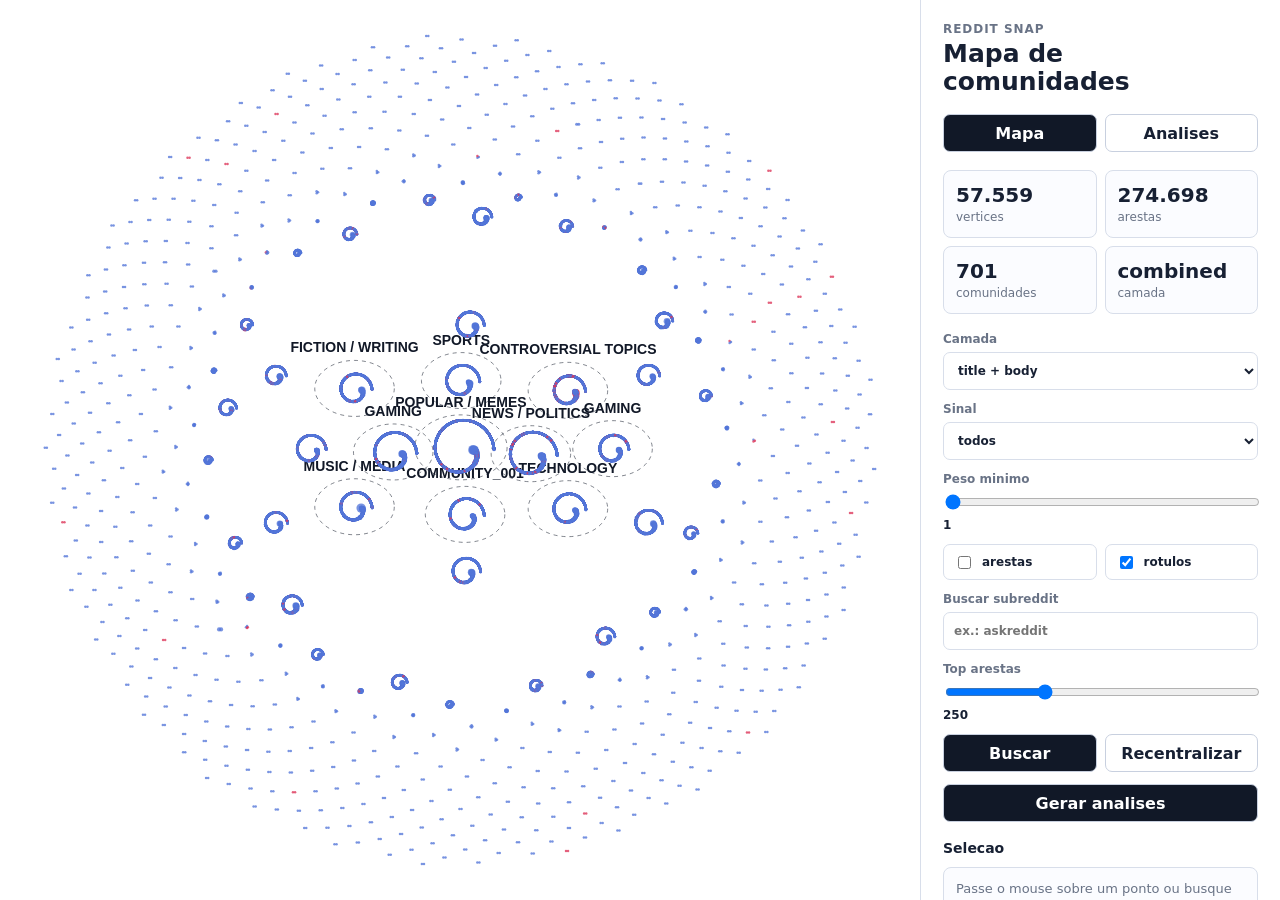
==== index.html @ a0271e37 "Add static Reddit graph visualization" ====
<!doctype html>
<html lang="pt-BR">
  <head>
    <meta charset="utf-8" />
    <meta name="viewport" content="width=device-width, initial-scale=1" />
    <title>Reddit SNAP Graph Explorer</title>
    <link rel="stylesheet" href="./styles.css?v=20260705-layout-2" />
  </head>
  <body>
    <main class="app-shell">
      <section class="workspace" aria-label="Visualizacao completa do grafo">
        <canvas id="graphCanvas"></canvas>
        <section id="analysisWorkspace" class="analysis-workspace" hidden>
          <header class="analysis-header">
            <div>
              <span class="eyebrow">Analises filtradas</span>
              <h2 id="analysisTitle">Camada combined</h2>
            </div>
            <div class="analysis-actions">
              <button id="exportJsonButton" type="button">JSON</button>
              <button id="exportCsvButton" type="button">CSV</button>
            </div>
          </header>

          <div class="analysis-grid">
            <article class="analysis-card analysis-card-wide">
              <header>
                <h3>Distribuicoes estruturais</h3>
                <span id="distributionMeta">-</span>
              </header>
              <canvas id="distributionCanvas"></canvas>
            </article>

            <article class="analysis-card">
              <header>
                <h3>Rede ego</h3>
                <span id="egoMeta">-</span>
              </header>
              <canvas id="egoCanvas"></canvas>
            </article>

            <article class="analysis-card">
              <header>
                <h3>Principais arestas por peso</h3>
                <span id="topEdgesMeta">-</span>
              </header>
              <canvas id="topEdgesCanvas"></canvas>
            </article>
          </div>
        </section>
        <div id="tooltip" class="tooltip" hidden></div>
        <div id="loading" class="loading">
          <strong>Carregando grafo completo</strong>
          <span>Preparando vertices, arestas e comunidades...</span>
        </div>
      </section>

      <aside class="control-panel">
        <header class="panel-header">
          <span class="eyebrow">Reddit SNAP</span>
          <h1>Mapa de comunidades</h1>
        </header>

        <nav class="mode-tabs" aria-label="Modo de visualizacao">
          <button id="mapModeButton" class="active" type="button">Mapa</button>
          <button id="analysisModeButton" type="button">Analises</button>
        </nav>

        <section class="stats-grid" aria-label="Metricas globais">
          <div>
            <span id="statNodes">-</span>
            <small>vertices</small>
          </div>
          <div>
            <span id="statEdges">-</span>
            <small>arestas</small>
          </div>
          <div>
            <span id="statCommunities">-</span>
            <small>comunidades</small>
          </div>
          <div>
            <span id="statLayer">combined</span>
            <small>camada</small>
          </div>
        </section>

        <section class="controls" aria-label="Controles do grafo">
          <label>
            Camada
            <select id="layerSelect">
              <option value="combined">title + body</option>
              <option value="title">title</option>
              <option value="body">body</option>
            </select>
          </label>

          <label>
            Sinal
            <select id="sentimentSelect">
              <option value="all">todos</option>
              <option value="positive">positivo/neutro</option>
              <option value="negative">negativo</option>
            </select>
          </label>

          <label>
            Peso minimo
            <input id="weightInput" type="range" min="1" max="80" value="1" />
            <output id="weightOutput">1</output>
          </label>

          <div class="toggle-row">
            <label><input id="edgesToggle" type="checkbox" /> arestas</label>
            <label><input id="labelsToggle" type="checkbox" checked /> rotulos</label>
          </div>

          <label>
            Buscar subreddit
            <input id="searchInput" type="search" placeholder="ex.: askreddit" />
          </label>

          <label>
            Top arestas
            <input id="topEdgesInput" type="range" min="50" max="700" step="50" value="250" />
            <output id="topEdgesOutput">250</output>
          </label>

          <div class="button-row">
            <button id="searchButton" type="button">Buscar</button>
            <button id="fitButton" type="button">Recentralizar</button>
          </div>

          <button id="runAnalysisButton" type="button">Gerar analises</button>
        </section>

        <section class="selection" aria-live="polite">
          <h2>Selecao</h2>
          <div id="selectionPanel" class="selection-body">
            Passe o mouse sobre um ponto ou busque um subreddit.
          </div>
        </section>

        <section class="communities">
          <h2>Maiores comunidades</h2>
          <div id="communityList" class="community-list"></div>
        </section>
      </aside>
    </main>

    <script src="./app.js?v=20260705-analysis-3"></script>
  </body>
</html>
---- styles.css ----
:root {
  color-scheme: light;
  --bg: #f6f7fb;
  --ink: #172033;
  --muted: #697386;
  --line: #d8deea;
  --panel: #ffffff;
  --blue: #5376d9;
  --red: #dc3558;
  --accent: #111827;
}

* {
  box-sizing: border-box;
}

html,
body {
  width: 100%;
  height: 100%;
  margin: 0;
  overflow: hidden;
  background: var(--bg);
  color: var(--ink);
  font-family:
    Inter, ui-sans-serif, system-ui, -apple-system, BlinkMacSystemFont, "Segoe UI",
    sans-serif;
}

button,
input,
select {
  font: inherit;
}

.app-shell {
  display: grid;
  grid-template-columns: minmax(0, 1fr) 360px;
  width: 100vw;
  height: 100vh;
}

.workspace {
  position: relative;
  overflow: hidden;
  background:
    radial-gradient(circle at 20% 20%, rgba(83, 118, 217, 0.08), transparent 24rem),
    #ffffff;
}

.analysis-workspace {
  position: absolute;
  inset: 0;
  display: grid;
  grid-template-rows: auto minmax(0, 1fr);
  gap: 16px;
  padding: 20px;
  overflow: auto;
  background: #f8fafc;
}

.analysis-header {
  display: flex;
  align-items: center;
  justify-content: space-between;
  gap: 16px;
}

.analysis-header h2 {
  margin-top: 3px;
  font-size: 23px;
}

.analysis-actions,
.mode-tabs {
  display: flex;
  gap: 8px;
}

.analysis-actions button {
  min-width: 72px;
}

.analysis-grid {
  display: grid;
  grid-template-columns: repeat(2, minmax(0, 1fr));
  gap: 14px;
  min-height: 0;
}

.analysis-card {
  display: grid;
  grid-template-rows: auto minmax(320px, 1fr);
  min-height: 390px;
  padding: 14px;
  border: 1px solid var(--line);
  border-radius: 8px;
  background: #ffffff;
}

.analysis-card-wide {
  grid-column: 1 / -1;
  min-height: 360px;
}

.analysis-card header {
  display: flex;
  align-items: start;
  justify-content: space-between;
  gap: 14px;
  margin-bottom: 8px;
}

.analysis-card h3 {
  margin: 0;
  font-size: 15px;
}

.analysis-card span {
  color: var(--muted);
  font-size: 12px;
  font-weight: 700;
  text-align: right;
}

.analysis-card canvas {
  width: 100%;
  height: 100%;
  min-height: 300px;
}

#graphCanvas {
  display: block;
  width: 100%;
  height: 100%;
  cursor: grab;
}

#graphCanvas:active {
  cursor: grabbing;
}

.control-panel {
  display: flex;
  flex-direction: column;
  gap: 18px;
  height: 100vh;
  padding: 22px;
  overflow: auto;
  border-left: 1px solid var(--line);
  background: var(--panel);
}

.panel-header {
  display: grid;
  gap: 4px;
}

.eyebrow {
  color: var(--muted);
  font-size: 12px;
  font-weight: 800;
  letter-spacing: 0.08em;
  text-transform: uppercase;
}

h1,
h2 {
  margin: 0;
  letter-spacing: 0;
}

h1 {
  font-size: 25px;
  line-height: 1.12;
}

h2 {
  font-size: 14px;
  line-height: 1.2;
}

.stats-grid {
  display: grid;
  grid-template-columns: repeat(2, minmax(0, 1fr));
  gap: 8px;
}

.stats-grid div {
  display: grid;
  gap: 2px;
  min-height: 68px;
  padding: 12px;
  border: 1px solid var(--line);
  border-radius: 8px;
  background: #fbfcff;
}

.stats-grid span {
  font-size: 20px;
  font-weight: 800;
}

.stats-grid small {
  color: var(--muted);
  font-size: 12px;
}

.controls {
  display: grid;
  gap: 12px;
}

.controls label {
  display: grid;
  gap: 6px;
  color: var(--muted);
  font-size: 12px;
  font-weight: 700;
}

select,
input[type="search"] {
  width: 100%;
  height: 38px;
  border: 1px solid var(--line);
  border-radius: 7px;
  padding: 0 10px;
  background: #ffffff;
  color: var(--ink);
}

input[type="range"] {
  width: 100%;
}

output {
  color: var(--ink);
  font-weight: 800;
}

.toggle-row,
.button-row {
  display: grid;
  grid-template-columns: repeat(2, minmax(0, 1fr));
  gap: 8px;
}

.toggle-row label {
  display: flex;
  align-items: center;
  gap: 8px;
  min-height: 36px;
  padding: 0 10px;
  border: 1px solid var(--line);
  border-radius: 7px;
  color: var(--ink);
}

button {
  height: 38px;
  border: 1px solid #c8d0df;
  border-radius: 7px;
  background: #111827;
  color: #ffffff;
  font-weight: 800;
  cursor: pointer;
}

button + button {
  background: #ffffff;
  color: var(--ink);
}

.mode-tabs button {
  flex: 1;
  background: #ffffff;
  color: var(--ink);
}

.mode-tabs button.active {
  background: #111827;
  color: #ffffff;
}

.selection,
.communities {
  display: grid;
  gap: 10px;
}

.selection-body {
  min-height: 136px;
  padding: 12px;
  border: 1px solid var(--line);
  border-radius: 8px;
  background: #fbfcff;
  color: var(--muted);
  font-size: 13px;
  line-height: 1.45;
}

.metric-line {
  display: flex;
  justify-content: space-between;
  gap: 14px;
  padding: 4px 0;
  border-bottom: 1px solid #edf1f7;
}

.metric-line:last-child {
  border-bottom: 0;
}

.metric-line strong {
  color: var(--ink);
}

.community-list {
  display: grid;
  gap: 8px;
}

.community-item {
  display: grid;
  grid-template-columns: 10px minmax(0, 1fr) auto;
  gap: 9px;
  align-items: start;
  width: 100%;
  height: auto;
  padding: 10px;
  border: 1px solid var(--line);
  border-radius: 8px;
  background: #fbfcff;
  color: var(--ink);
  font-weight: 400;
  text-align: left;
  cursor: pointer;
}

.community-swatch {
  width: 10px;
  height: 10px;
  margin-top: 4px;
  border-radius: 999px;
}

.community-name {
  display: block;
  color: var(--ink);
  font-size: 13px;
  font-weight: 800;
}

.community-top {
  display: block;
  margin-top: 2px;
  color: var(--muted);
  font-size: 11px;
  line-height: 1.35;
}

.community-count {
  color: var(--muted);
  font-size: 12px;
  font-weight: 800;
}

.tooltip {
  position: absolute;
  z-index: 5;
  max-width: 280px;
  padding: 10px 11px;
  border: 1px solid rgba(17, 24, 39, 0.18);
  border-radius: 8px;
  background: rgba(255, 255, 255, 0.96);
  box-shadow: 0 12px 32px rgba(17, 24, 39, 0.14);
  color: var(--ink);
  font-size: 12px;
  pointer-events: none;
}

.tooltip strong {
  display: block;
  margin-bottom: 5px;
  font-size: 13px;
}

.loading {
  position: absolute;
  inset: 0;
  display: grid;
  place-content: center;
  gap: 8px;
  background: rgba(255, 255, 255, 0.86);
  color: var(--muted);
  text-align: center;
}

.loading strong {
  color: var(--ink);
  font-size: 18px;
}

.loading.is-hidden {
  display: none !important;
}

@media (max-width: 760px) {
  .app-shell {
    grid-template-columns: 1fr;
    grid-template-rows: minmax(0, 1fr) 42vh;
  }

  .control-panel {
    height: 42vh;
    border-left: 0;
    border-top: 1px solid var(--line);
  }

  .analysis-grid {
    grid-template-columns: 1fr;
  }

  .analysis-card-wide {
    grid-column: auto;
  }
}

[hidden] {
  display: none !important;
}
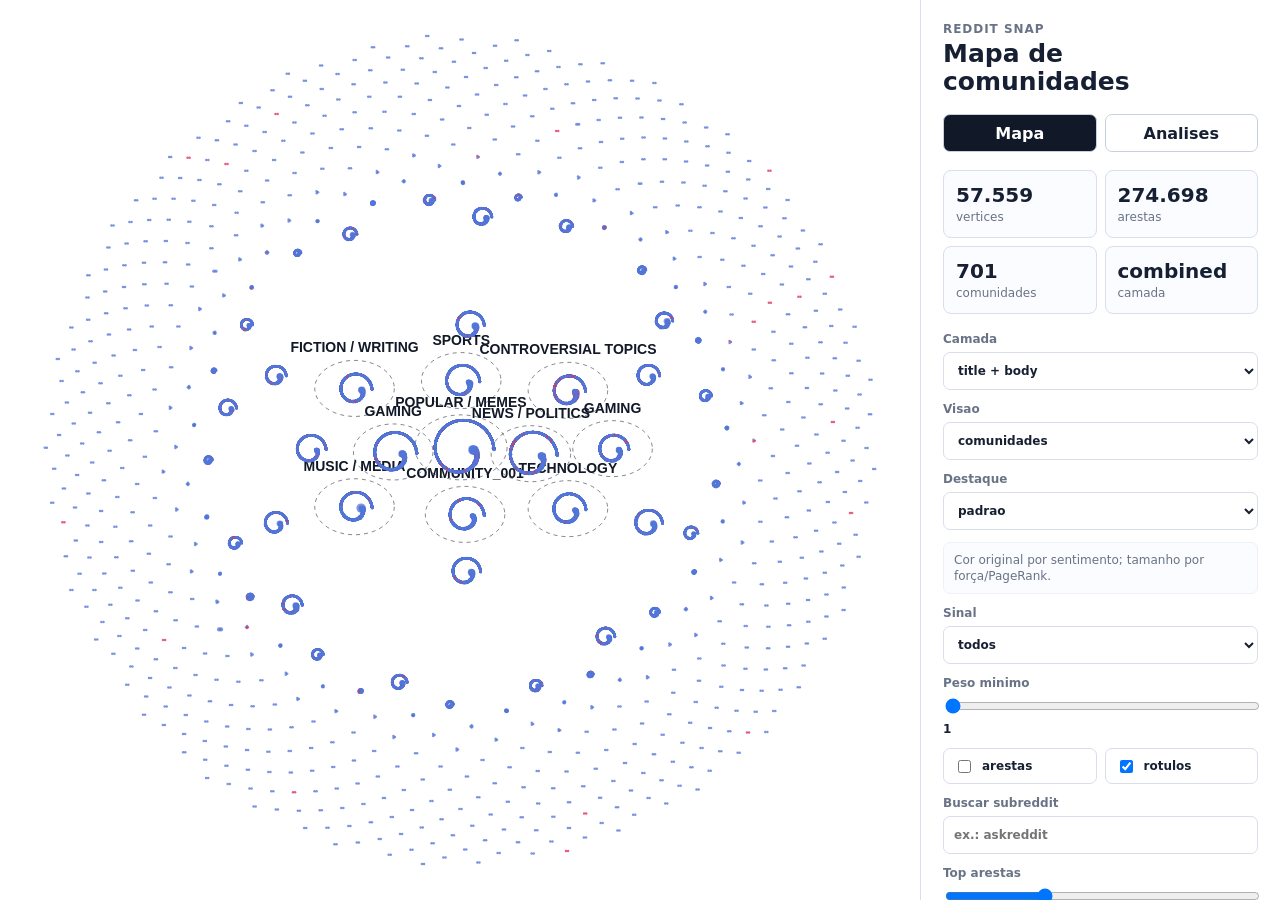
==== commit 35274b5c: "Add dispersed influence graph view" ====
--- a/index.html
+++ b/index.html
@@ -4,7 +4,7 @@
     <meta charset="utf-8" />
     <meta name="viewport" content="width=device-width, initial-scale=1" />
     <title>Reddit SNAP Graph Explorer</title>
-    <link rel="stylesheet" href="./styles.css?v=20260705-layout-2" />
+    <link rel="stylesheet" href="./styles.css?v=20260705-influence-1" />
   </head>
   <body>
     <main class="app-shell">
@@ -96,6 +96,25 @@
           </label>
 
           <label>
+            Visao
+            <select id="layoutModeSelect">
+              <option value="communities">comunidades</option>
+              <option value="dispersed">dispersa</option>
+            </select>
+          </label>
+
+          <label>
+            Destaque
+            <select id="influenceSelect">
+              <option value="default">padrao</option>
+              <option value="popularity">popularidade</option>
+              <option value="bridge">ponte</option>
+              <option value="combined">influencia mista</option>
+            </select>
+          </label>
+          <div id="influenceLegend" class="influence-legend"></div>
+
+          <label>
             Sinal
             <select id="sentimentSelect">
               <option value="all">todos</option>
@@ -148,6 +167,6 @@
       </aside>
     </main>
 
-    <script src="./app.js?v=20260705-analysis-3"></script>
+    <script src="./app.js?v=20260705-influence-1"></script>
   </body>
 </html>
--- a/styles.css
+++ b/styles.css
@@ -239,6 +239,17 @@
   font-weight: 800;
 }
 
+.influence-legend {
+  min-height: 42px;
+  padding: 9px 10px;
+  border: 1px solid #edf1f7;
+  border-radius: 7px;
+  background: #fbfcff;
+  color: var(--muted);
+  font-size: 12px;
+  line-height: 1.35;
+}
+
 .toggle-row,
 .button-row {
   display: grid;
